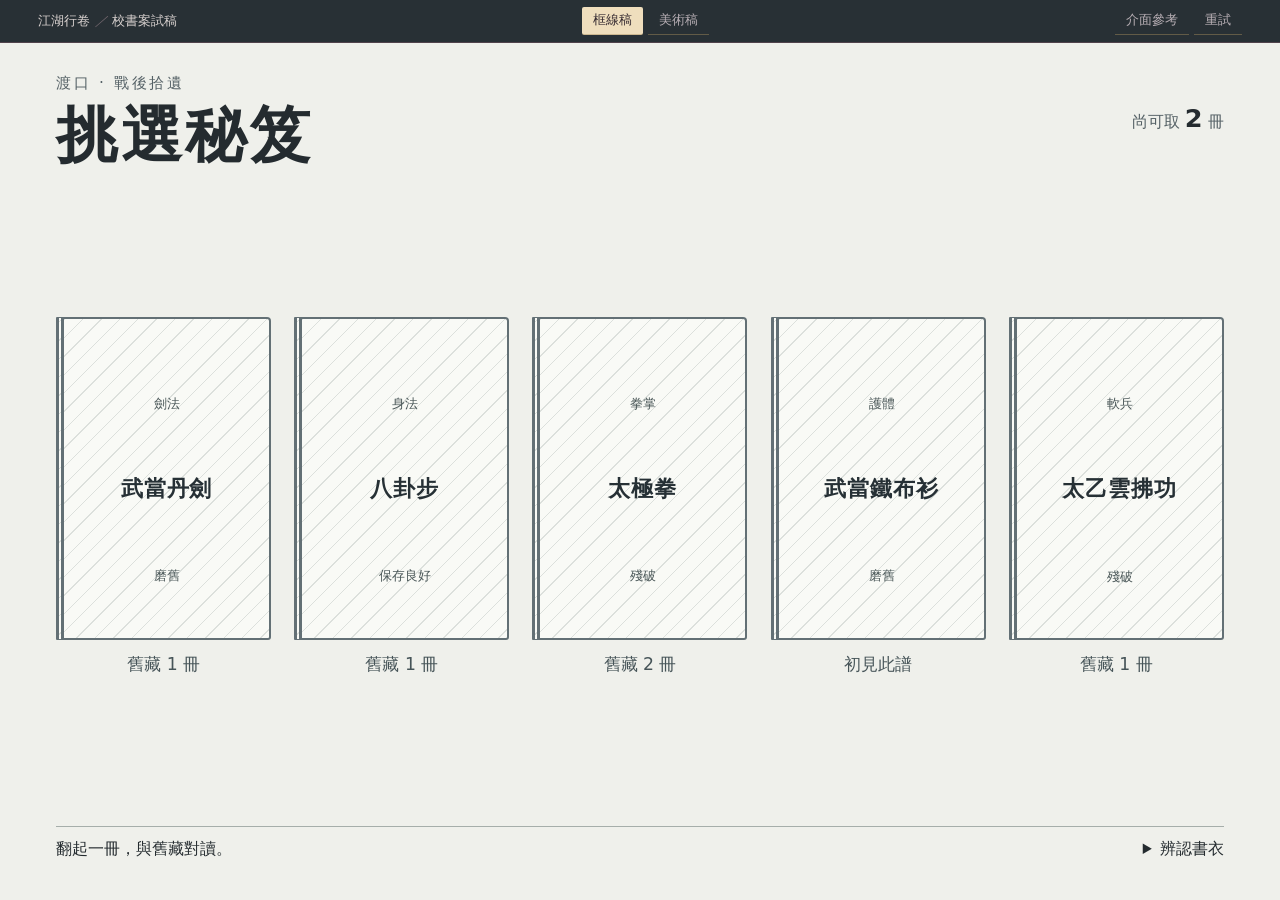
==== manuscript-workshop/index.html @ 0f53bf30 "Publish paired desktop wireframes and a painted manuscript collation study" ====
<!doctype html><html lang="zh-Hant"><head><base href="../wuxia-climb/ferry/experiments/wudang-tree/bindery/"><meta charset="utf-8"><meta name="viewport" content="width=device-width,initial-scale=1"><title>江湖行卷 · 校書案試稿</title><link rel="stylesheet" href="../study.css"><link rel="stylesheet" href="bindery.css"></head><body>
<nav class="reviewbar" aria-label="設計稿"><span>江湖行卷 <i>／</i> 校書案試稿</span><div><button data-mode="wire">框線稿</button><button data-mode="art">美術稿</button></div><aside><button data-do="references">介面參考</button><button data-do="reset">重試</button></aside></nav>
<main id="stage"></main><dialog id="references"><h2>介面參考</h2><p><a href="https://store.steampowered.com/app/1574580/Strange_Horticulture/" target="_blank" rel="noopener">Strange Horticulture ↗</a> · <a target="_blank" rel="noopener" href="https://shared.akamai.steamstatic.com/store_item_assets/steam/apps/1574580/ss_bdf4e7e6ab970f19c95ae96896e9457a95dbdf65.1920x1080.jpg">遊戲截圖</a><br>草藥跟攤開的圖鑑同枱，玩家能來回核對。我們讓抄本和合校稿同時可見。</p><p><a href="https://weatherfactory.biz/a-peep-into-futurity/" target="_blank" rel="noopener">Book of Hours · 書桌設計 ↗</a> · <a target="_blank" rel="noopener" href="https://shared.akamai.steamstatic.com/store_item_assets/steam/apps/1028310/ss_0178a24cf186fc78c2bf8917564118bbf3e8e49a.1920x1080.jpg">遊戲截圖</a><br>走到書桌，再挑選放進去的材料。我們把勾選抄本和正式試演分成兩步。</p><p>此處備了五門功夫、兩次取書機會。選擇參校本是今次試驗的玩法。</p><form method="dialog"><button>回到案前</button></form></dialog><script type="module" src="bindery.js"></script></body></html>
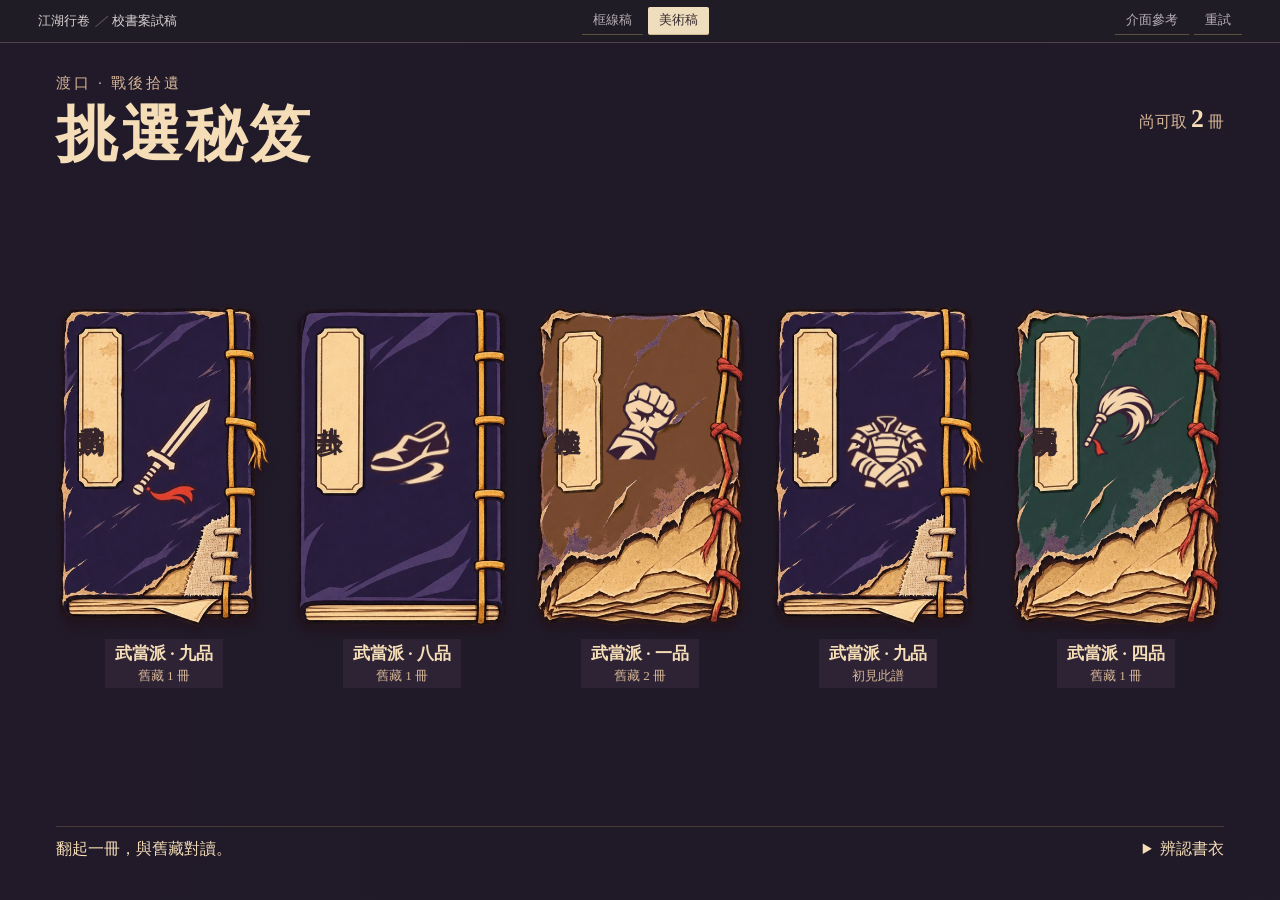
==== commit 34063e1f: "Animate the six practice results in the verse margins and label manuscript ranks" ====
--- a/manuscript-workshop/index.html
+++ b/manuscript-workshop/index.html
@@ -1,3 +1,3 @@
-<!doctype html><html lang="zh-Hant"><head><base href="../wuxia-climb/ferry/experiments/wudang-tree/bindery/"><meta charset="utf-8"><meta name="viewport" content="width=device-width,initial-scale=1"><title>江湖行卷 · 校書案試稿</title><link rel="stylesheet" href="../study.css"><link rel="stylesheet" href="bindery.css"></head><body>
+<!doctype html><html lang="zh-Hant"><head><base href="../wuxia-climb/ferry/experiments/wudang-tree/bindery/"><meta charset="utf-8"><meta name="viewport" content="width=device-width,initial-scale=1"><title>江湖行卷 · 校書案試稿</title><link rel="stylesheet" href="../study.css"><link rel="stylesheet" href="bindery.css?practice=1"></head><body>
 <nav class="reviewbar" aria-label="設計稿"><span>江湖行卷 <i>／</i> 校書案試稿</span><div><button data-mode="wire">框線稿</button><button data-mode="art">美術稿</button></div><aside><button data-do="references">介面參考</button><button data-do="reset">重試</button></aside></nav>
-<main id="stage"></main><dialog id="references"><h2>介面參考</h2><p><a href="https://store.steampowered.com/app/1574580/Strange_Horticulture/" target="_blank" rel="noopener">Strange Horticulture ↗</a> · <a target="_blank" rel="noopener" href="https://shared.akamai.steamstatic.com/store_item_assets/steam/apps/1574580/ss_bdf4e7e6ab970f19c95ae96896e9457a95dbdf65.1920x1080.jpg">遊戲截圖</a><br>草藥跟攤開的圖鑑同枱，玩家能來回核對。我們讓抄本和合校稿同時可見。</p><p><a href="https://weatherfactory.biz/a-peep-into-futurity/" target="_blank" rel="noopener">Book of Hours · 書桌設計 ↗</a> · <a target="_blank" rel="noopener" href="https://shared.akamai.steamstatic.com/store_item_assets/steam/apps/1028310/ss_0178a24cf186fc78c2bf8917564118bbf3e8e49a.1920x1080.jpg">遊戲截圖</a><br>走到書桌，再挑選放進去的材料。我們把勾選抄本和正式試演分成兩步。</p><p>此處備了五門功夫、兩次取書機會。選擇參校本是今次試驗的玩法。</p><form method="dialog"><button>回到案前</button></form></dialog><script type="module" src="bindery.js"></script></body></html>
+<main id="stage"></main><dialog id="references"><h2>介面參考</h2><p><a href="https://store.steampowered.com/app/1574580/Strange_Horticulture/" target="_blank" rel="noopener">Strange Horticulture ↗</a> · <a target="_blank" rel="noopener" href="https://shared.akamai.steamstatic.com/store_item_assets/steam/apps/1574580/ss_bdf4e7e6ab970f19c95ae96896e9457a95dbdf65.1920x1080.jpg">遊戲截圖</a><br>草藥跟攤開的圖鑑同枱，玩家能來回核對。我們讓抄本和合校稿同時可見。</p><p><a href="https://weatherfactory.biz/a-peep-into-futurity/" target="_blank" rel="noopener">Book of Hours · 書桌設計 ↗</a> · <a target="_blank" rel="noopener" href="https://shared.akamai.steamstatic.com/store_item_assets/steam/apps/1028310/ss_0178a24cf186fc78c2bf8917564118bbf3e8e49a.1920x1080.jpg">遊戲截圖</a><br>走到書桌，再挑選放進去的材料。我們把勾選抄本和正式試演分成兩步。</p><p>此處備了五門功夫、兩次取書機會。選擇參校本是今次試驗的玩法。</p><form method="dialog"><button>回到案前</button></form></dialog><script type="module" src="bindery.js?practice=1"></script></body></html>
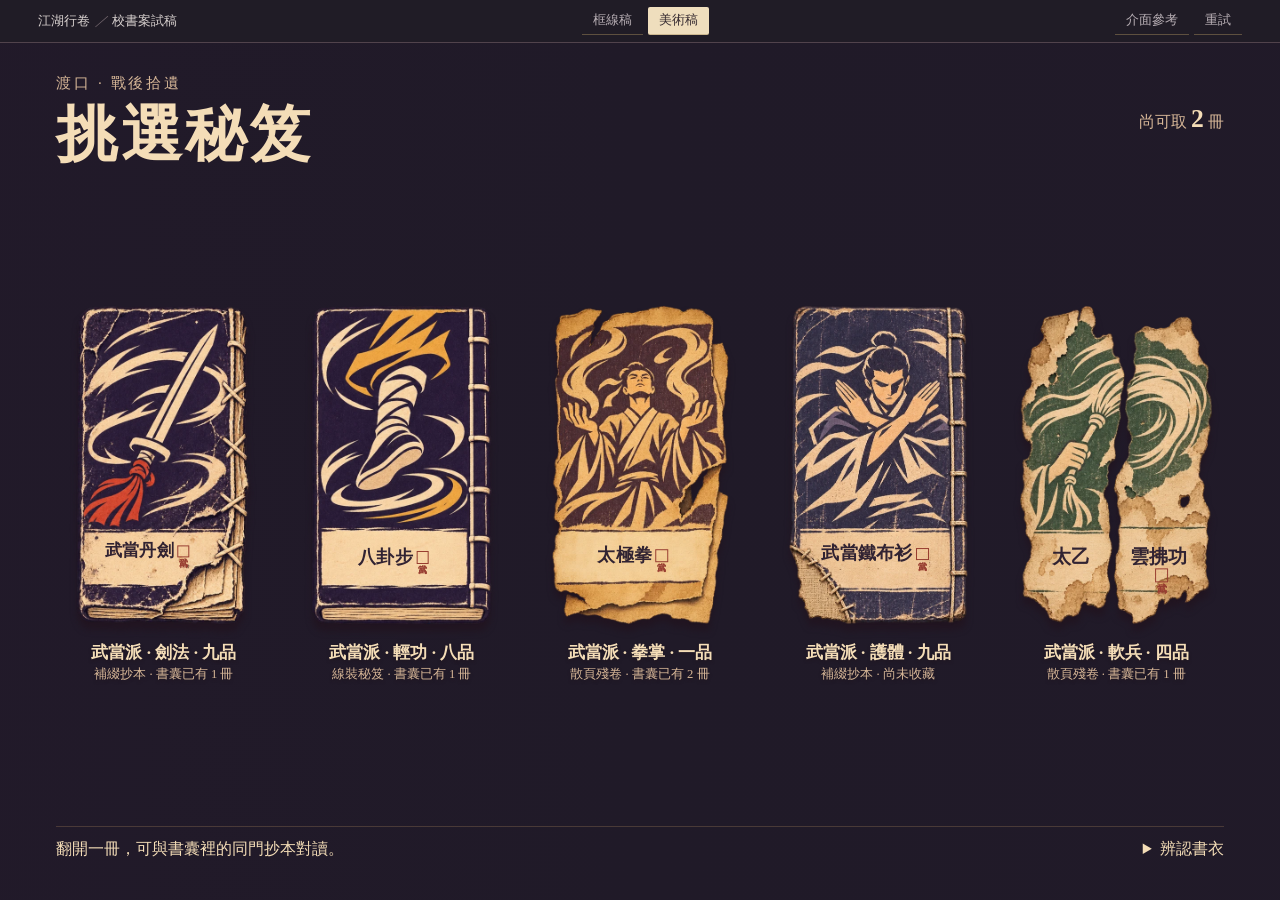
==== commit 81998741: "Paint distinct manuscript editions and show six-verse collation at the desk" ====
--- a/manuscript-workshop/index.html
+++ b/manuscript-workshop/index.html
@@ -1,3 +1,3 @@
-<!doctype html><html lang="zh-Hant"><head><base href="../wuxia-climb/ferry/experiments/wudang-tree/bindery/"><meta charset="utf-8"><meta name="viewport" content="width=device-width,initial-scale=1"><title>江湖行卷 · 校書案試稿</title><link rel="stylesheet" href="../study.css"><link rel="stylesheet" href="bindery.css?practice=1"></head><body>
+<!doctype html><html lang="zh-Hant"><head><base href="../wuxia-climb/ferry/experiments/wudang-tree/bindery/"><meta charset="utf-8"><meta name="viewport" content="width=device-width,initial-scale=1"><title>江湖行卷 · 校書案試稿</title><link rel="stylesheet" href="../study.css"><link rel="stylesheet" href="bindery.css?books=2"></head><body>
 <nav class="reviewbar" aria-label="設計稿"><span>江湖行卷 <i>／</i> 校書案試稿</span><div><button data-mode="wire">框線稿</button><button data-mode="art">美術稿</button></div><aside><button data-do="references">介面參考</button><button data-do="reset">重試</button></aside></nav>
-<main id="stage"></main><dialog id="references"><h2>介面參考</h2><p><a href="https://store.steampowered.com/app/1574580/Strange_Horticulture/" target="_blank" rel="noopener">Strange Horticulture ↗</a> · <a target="_blank" rel="noopener" href="https://shared.akamai.steamstatic.com/store_item_assets/steam/apps/1574580/ss_bdf4e7e6ab970f19c95ae96896e9457a95dbdf65.1920x1080.jpg">遊戲截圖</a><br>草藥跟攤開的圖鑑同枱，玩家能來回核對。我們讓抄本和合校稿同時可見。</p><p><a href="https://weatherfactory.biz/a-peep-into-futurity/" target="_blank" rel="noopener">Book of Hours · 書桌設計 ↗</a> · <a target="_blank" rel="noopener" href="https://shared.akamai.steamstatic.com/store_item_assets/steam/apps/1028310/ss_0178a24cf186fc78c2bf8917564118bbf3e8e49a.1920x1080.jpg">遊戲截圖</a><br>走到書桌，再挑選放進去的材料。我們把勾選抄本和正式試演分成兩步。</p><p>此處備了五門功夫、兩次取書機會。選擇參校本是今次試驗的玩法。</p><form method="dialog"><button>回到案前</button></form></dialog><script type="module" src="bindery.js?practice=1"></script></body></html>
+<main id="stage"></main><dialog id="references"><h2>介面參考</h2><p><a href="https://store.steampowered.com/app/1574580/Strange_Horticulture/" target="_blank" rel="noopener">Strange Horticulture ↗</a> · <a target="_blank" rel="noopener" href="https://shared.akamai.steamstatic.com/store_item_assets/steam/apps/1574580/ss_bdf4e7e6ab970f19c95ae96896e9457a95dbdf65.1920x1080.jpg">遊戲截圖</a><br>草藥跟攤開的圖鑑同枱，玩家能來回核對。我們讓抄本和合校稿同時可見。</p><p><a href="https://weatherfactory.biz/a-peep-into-futurity/" target="_blank" rel="noopener">Book of Hours · 書桌設計 ↗</a> · <a target="_blank" rel="noopener" href="https://shared.akamai.steamstatic.com/store_item_assets/steam/apps/1028310/ss_0178a24cf186fc78c2bf8917564118bbf3e8e49a.1920x1080.jpg">遊戲截圖</a><br>走到書桌，再挑選放進去的材料。我們把勾選抄本和正式試演分成兩步。</p><p>此處備了五門功夫、兩次取書機會。選擇參校本是今次試驗的玩法。</p><form method="dialog"><button>回到案前</button></form></dialog><script type="module" src="bindery.js?books=2"></script></body></html>
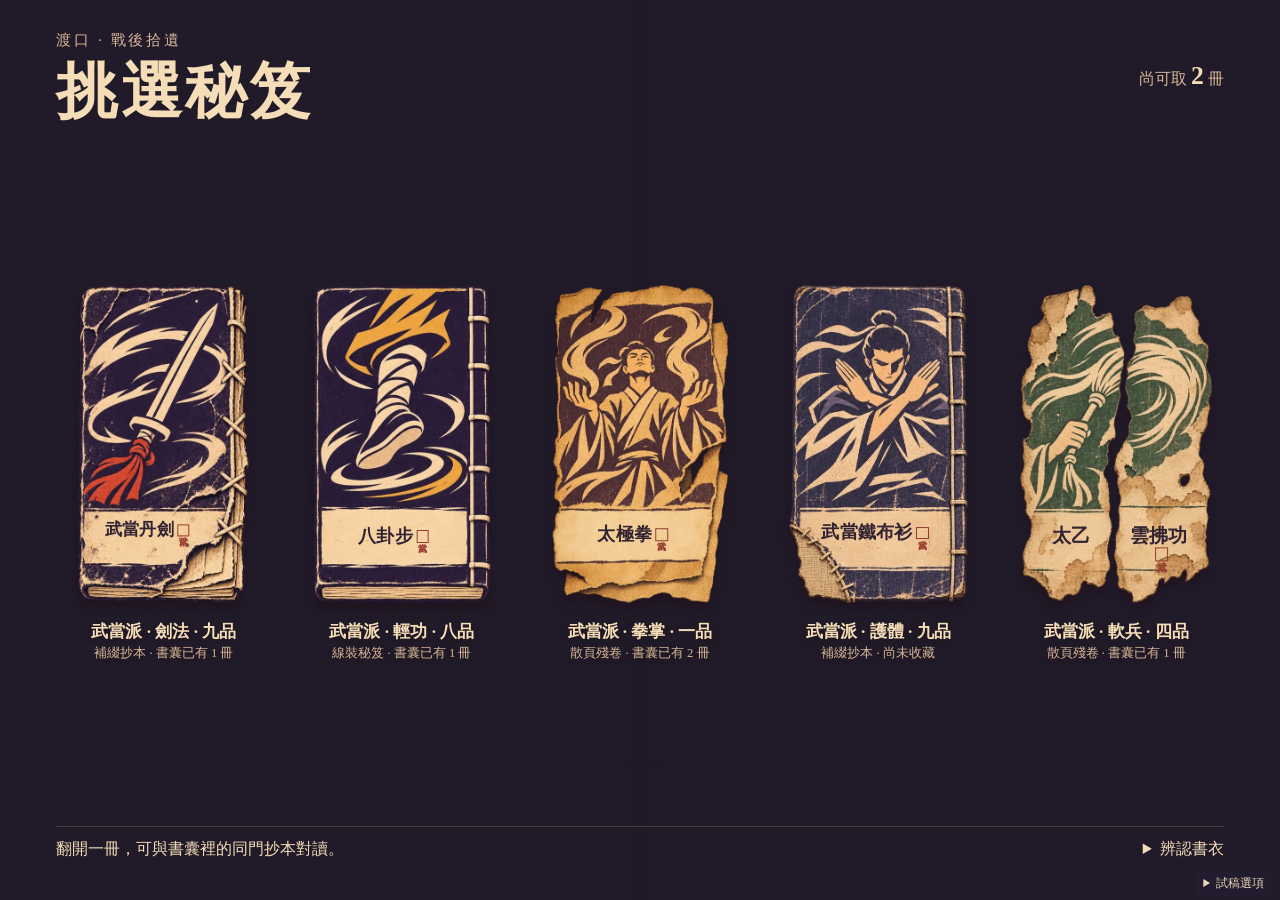
==== commit c8e0016e: "Play the painted manuscript desk and collate a copy from its illustrated leaves" ====
--- a/manuscript-workshop/index.html
+++ b/manuscript-workshop/index.html
@@ -1,3 +1,3 @@
-<!doctype html><html lang="zh-Hant"><head><base href="../wuxia-climb/ferry/experiments/wudang-tree/bindery/"><meta charset="utf-8"><meta name="viewport" content="width=device-width,initial-scale=1"><title>江湖行卷 · 校書案試稿</title><link rel="stylesheet" href="../study.css"><link rel="stylesheet" href="bindery.css?books=2"></head><body>
-<nav class="reviewbar" aria-label="設計稿"><span>江湖行卷 <i>／</i> 校書案試稿</span><div><button data-mode="wire">框線稿</button><button data-mode="art">美術稿</button></div><aside><button data-do="references">介面參考</button><button data-do="reset">重試</button></aside></nav>
-<main id="stage"></main><dialog id="references"><h2>介面參考</h2><p><a href="https://store.steampowered.com/app/1574580/Strange_Horticulture/" target="_blank" rel="noopener">Strange Horticulture ↗</a> · <a target="_blank" rel="noopener" href="https://shared.akamai.steamstatic.com/store_item_assets/steam/apps/1574580/ss_bdf4e7e6ab970f19c95ae96896e9457a95dbdf65.1920x1080.jpg">遊戲截圖</a><br>草藥跟攤開的圖鑑同枱，玩家能來回核對。我們讓抄本和合校稿同時可見。</p><p><a href="https://weatherfactory.biz/a-peep-into-futurity/" target="_blank" rel="noopener">Book of Hours · 書桌設計 ↗</a> · <a target="_blank" rel="noopener" href="https://shared.akamai.steamstatic.com/store_item_assets/steam/apps/1028310/ss_0178a24cf186fc78c2bf8917564118bbf3e8e49a.1920x1080.jpg">遊戲截圖</a><br>走到書桌，再挑選放進去的材料。我們把勾選抄本和正式試演分成兩步。</p><p>此處備了五門功夫、兩次取書機會。選擇參校本是今次試驗的玩法。</p><form method="dialog"><button>回到案前</button></form></dialog><script type="module" src="bindery.js?books=2"></script></body></html>
+<!doctype html><html lang="zh-Hant"><head><base href="../wuxia-climb/ferry/experiments/wudang-tree/bindery/"><meta charset="utf-8"><meta name="viewport" content="width=device-width,initial-scale=1"><title>江湖行卷 · 校書案試稿</title><link rel="stylesheet" href="../study.css"><link rel="stylesheet" href="bindery.css?desk=4"><link rel="stylesheet" href="painted-desk.css?v=4"></head><body>
+
+<main id="stage"></main><details class="review-tools"><summary>試稿選項</summary><nav class="reviewbar" aria-label="設計稿"><span>江湖行卷 <i>／</i> 校書案試稿</span><div><button data-mode="wire">框線稿</button><button data-mode="art">美術稿</button></div><aside><button data-do="references">介面參考</button><button data-do="reset">重試</button></aside></nav></details><dialog class="leaf-dialog" id="verse-leaf" aria-labelledby="verse-title"></dialog><dialog class="leaf-dialog" id="refinement" aria-labelledby="refine-title"></dialog><dialog id="references"><h2>介面參考</h2><p><a href="https://store.steampowered.com/app/1574580/Strange_Horticulture/" target="_blank" rel="noopener">Strange Horticulture ↗</a> · <a target="_blank" rel="noopener" href="https://shared.akamai.steamstatic.com/store_item_assets/steam/apps/1574580/ss_bdf4e7e6ab970f19c95ae96896e9457a95dbdf65.1920x1080.jpg">遊戲截圖</a><br>草藥跟攤開的圖鑑同枱，玩家能來回核對。我們讓抄本和合校稿同時可見。</p><p><a href="https://weatherfactory.biz/a-peep-into-futurity/" target="_blank" rel="noopener">Book of Hours · 書桌設計 ↗</a> · <a target="_blank" rel="noopener" href="https://shared.akamai.steamstatic.com/store_item_assets/steam/apps/1028310/ss_0178a24cf186fc78c2bf8917564118bbf3e8e49a.1920x1080.jpg">遊戲截圖</a><br>走到書桌，再挑選放進去的材料。我們把勾選抄本和正式試演分成兩步。</p><p>此處備了五門功夫、兩次取書機會。選擇參校本是今次試驗的玩法。</p><form method="dialog"><button>回到案前</button></form></dialog><script type="module" src="bindery.js?desk=4"></script></body></html>
